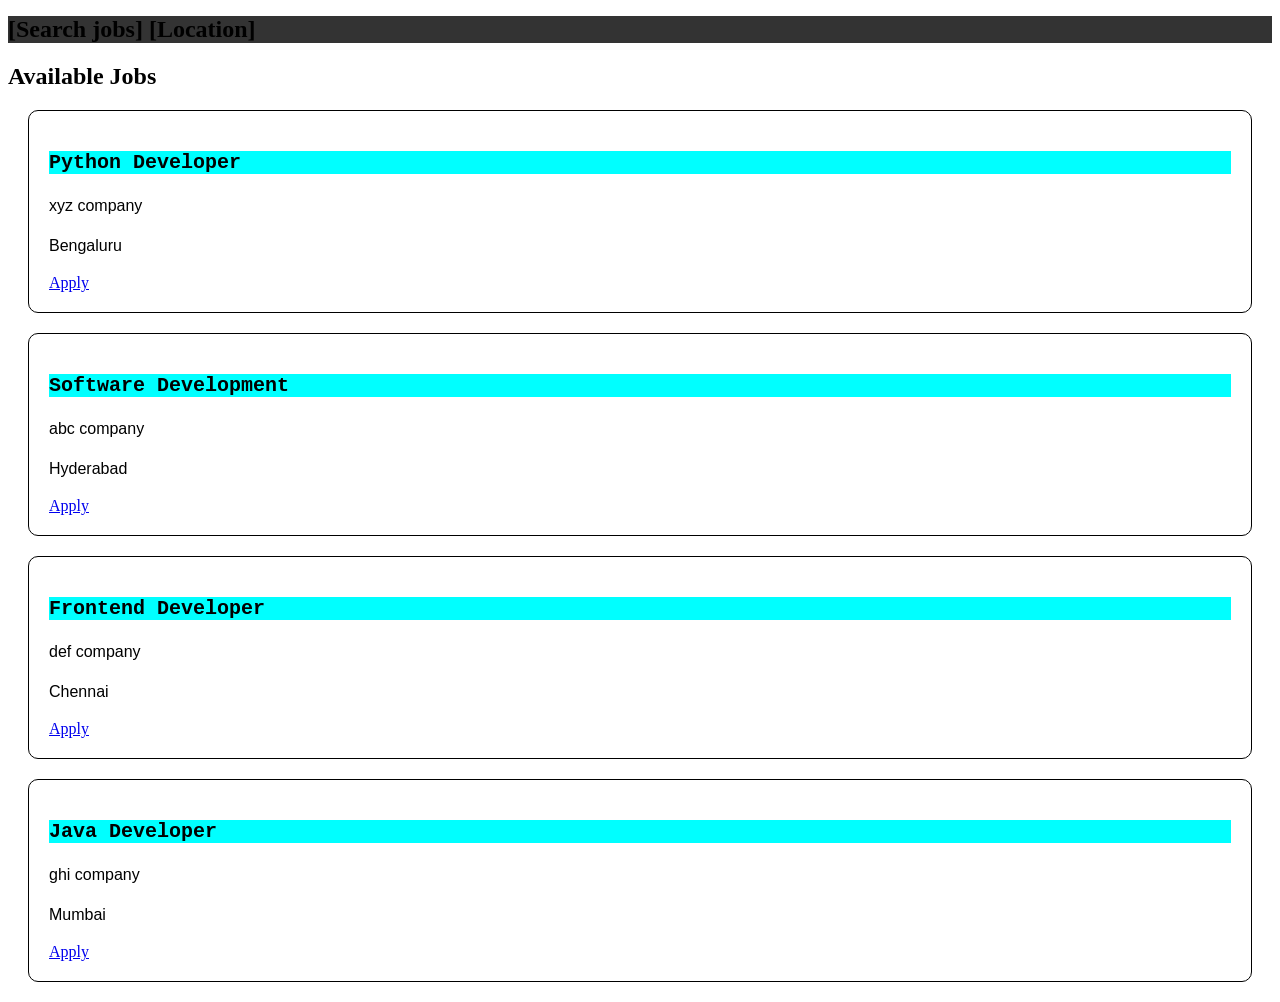
==== index.html @ f1ac31c1 "feat: initialize AI job portal" ====
<!DOCTYPE html>
<html lang="en">
<head>
    <meta charset="UTF-8">
    <meta name="viewport" content="width=device-width, initial-scale=1.0">
    <title>Job Portal</title>
    <link rel="stylesheet" href="style.css">        

</head>
<body>
    <h1>[Search jobs] [Location]</h1>

<h2>Available Jobs</h2>
<div class="job-card">
    <h3>Python Developer</h3>
    <p>xyz company</p>
    <p>Bengaluru</p>
    <a href="#">Apply</a>
</div>
<div class="job-card">
    <h3>Software Development</h3>
    <p>abc company</p>
    <p>Hyderabad</p>
    <a href="#">Apply</a>
</div>
<div class="job-card">
    <h3>Frontend Developer</h3>
    <p>def company</p>
    <p>Chennai</p>
<a href="#">Apply</a>
</div>
<div class="job-card">
    <h3>Java Developer</h3>
    <p>ghi company</p>
    <p>Mumbai</p>
    <a href="#">Apply</a>
</div>

    
</body>
</html>
---- style.css ----
.job-card{
    border: 1px solid black;
    padding: 20px;
    margin: 20px;
    border-radius: 10px;
}
p{
    font-size: 16px;
    line-height: 1.5;
    font-family: Arial, sans-serif;
}
h1{
    background: #333;
    font-size: 24px;
    font-family:'Times New Roman', Times, serif;
}
h3{
    background:aqua;
    font-size: 20px;
    font-family: 'Courier New', Courier, monospace;
}
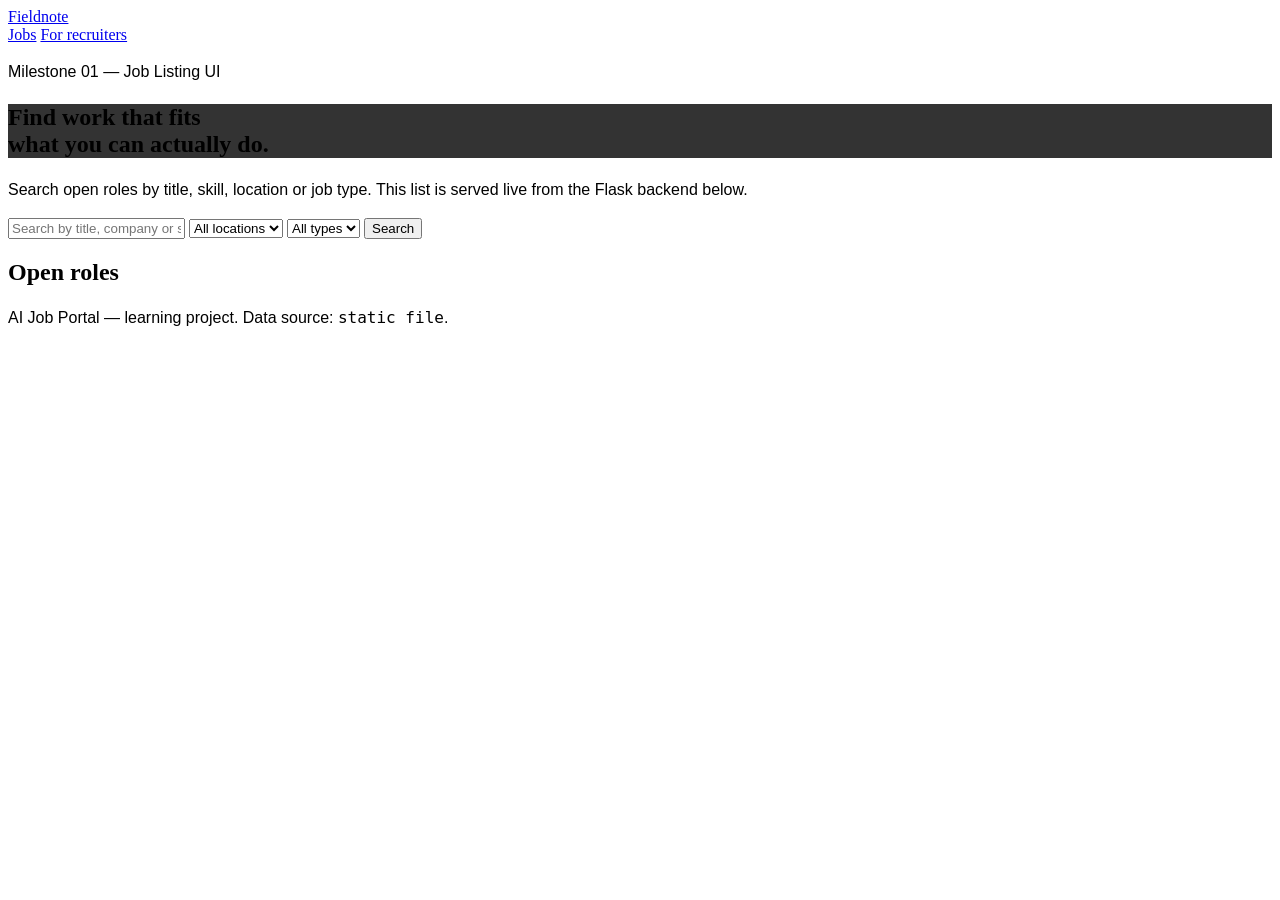
==== commit 7ca7cc13: "Revise HTML structure and update title and header" ====
--- a/index.html
+++ b/index.html
@@ -1,41 +1,74 @@
 <!DOCTYPE html>
 <html lang="en">
 <head>
-    <meta charset="UTF-8">
-    <meta name="viewport" content="width=device-width, initial-scale=1.0">
-    <title>Job Portal</title>
-    <link rel="stylesheet" href="style.css">        
-
+  <meta charset="UTF-8" />
+  <meta name="viewport" content="width=device-width, initial-scale=1.0" />
+  <title>Fieldnote — Job Portal</title>
+  <link rel="stylesheet" href="style.css" />
 </head>
 <body>
-    <h1>[Search jobs] [Location]</h1>
 
-<h2>Available Jobs</h2>
-<div class="job-card">
-    <h3>Python Developer</h3>
-    <p>xyz company</p>
-    <p>Bengaluru</p>
-    <a href="#">Apply</a>
-</div>
-<div class="job-card">
-    <h3>Software Development</h3>
-    <p>abc company</p>
-    <p>Hyderabad</p>
-    <a href="#">Apply</a>
-</div>
-<div class="job-card">
-    <h3>Frontend Developer</h3>
-    <p>def company</p>
-    <p>Chennai</p>
-<a href="#">Apply</a>
-</div>
-<div class="job-card">
-    <h3>Java Developer</h3>
-    <p>ghi company</p>
-    <p>Mumbai</p>
-    <a href="#">Apply</a>
-</div>
+  <!-- ===== Top navigation ===== -->
+  <header class="site-header">
+    <div class="container header-inner">
+      <a href="#" class="logo">Field<span>note</span></a>
+      <nav class="main-nav">
+        <a href="#jobs">Jobs</a>
+        <a href="#" class="nav-recruiter">For recruiters</a>
+      </nav>
+    </div>
+  </header>
 
-    
+  <!-- ===== Hero / search ===== -->
+  <section class="hero">
+    <div class="container">
+      <p class="eyebrow">Milestone 01 — Job Listing UI</p>
+      <h1>Find work that fits<br>what you can actually do.</h1>
+      <p class="hero-sub">
+        Search open roles by title, skill, location or job type.
+        This list is served live from the Flask backend below.
+      </p>
+
+      <form class="search-bar" id="search-form">
+        <input
+          type="text"
+          id="search-input"
+          placeholder="Search by title, company or skill…"
+          aria-label="Search jobs"
+        />
+        <select id="location-filter" aria-label="Filter by location">
+          <option value="">All locations</option>
+        </select>
+        <select id="type-filter" aria-label="Filter by job type">
+          <option value="">All types</option>
+        </select>
+        <button type="submit">Search</button>
+      </form>
+    </div>
+  </section>
+
+  <!-- ===== Job listings ===== -->
+  <main class="container" id="jobs">
+    <div class="listings-head">
+      <h2>Open roles</h2>
+      <p id="results-count" class="results-count"></p>
+    </div>
+
+    <div id="job-list" class="job-grid">
+      <!-- Job cards are injected here by script.js -->
+    </div>
+
+    <p id="empty-state" class="empty-state" hidden>
+      No roles match those filters yet. Try clearing the search.
+    </p>
+  </main>
+
+  <footer class="site-footer">
+    <div class="container">
+      <p>AI Job Portal — learning project. Data source: <code id="data-source">static file</code>.</p>
+    </div>
+  </footer>
+
+  <script src="script.js"></script>
 </body>
-</html>+</html>
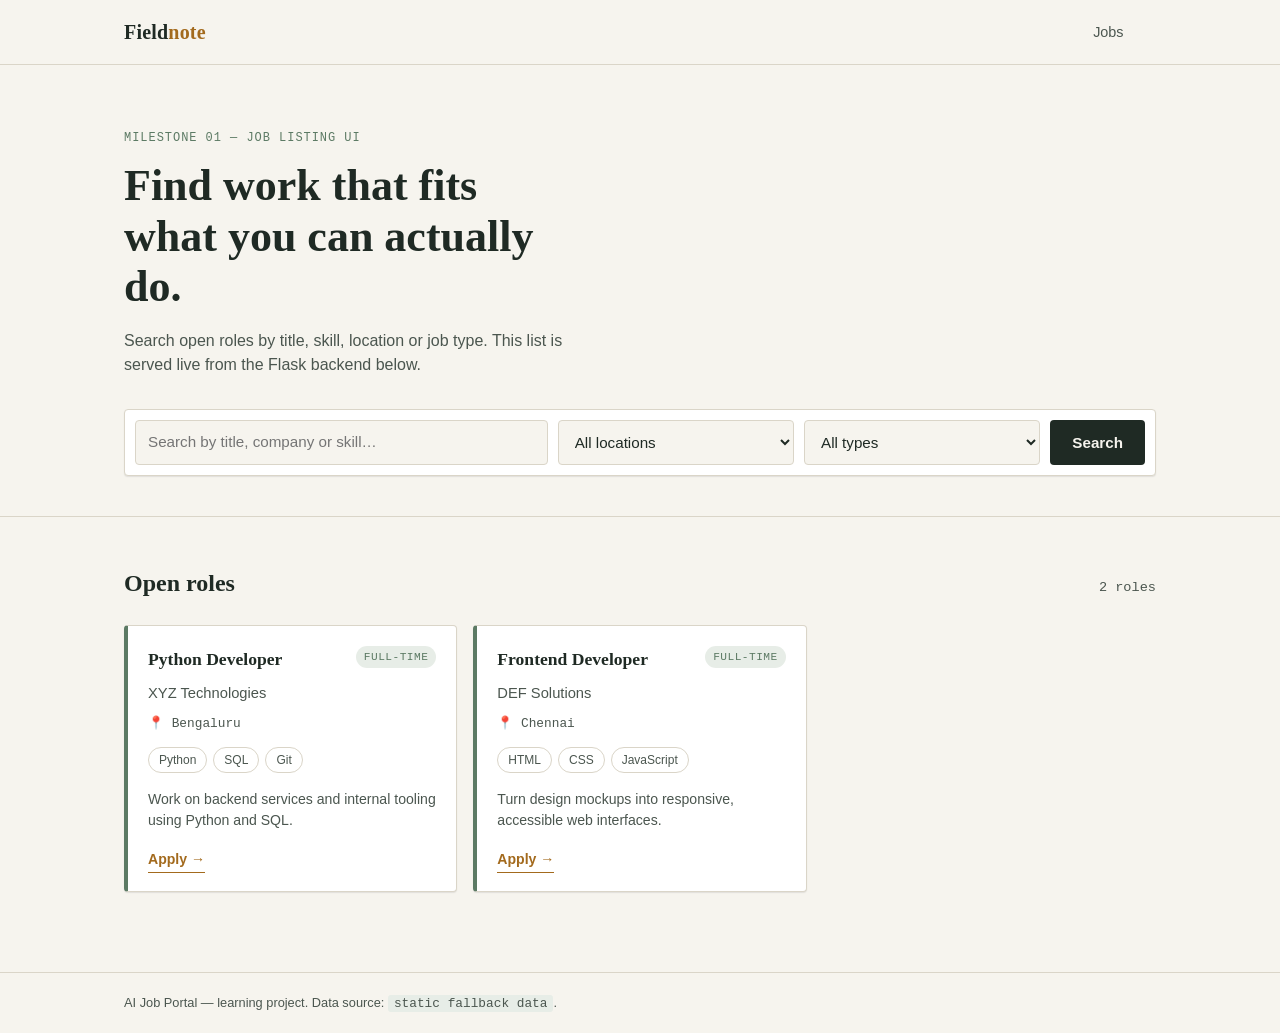
==== commit 35253860: "Include auth.js script in index.html Added authentication script to the HTML file." ====
--- a/index.html
+++ b/index.html
@@ -14,7 +14,7 @@
       <a href="#" class="logo">Field<span>note</span></a>
       <nav class="main-nav">
         <a href="#jobs">Jobs</a>
-        <a href="#" class="nav-recruiter">For recruiters</a>
+        <span id="nav-auth-slot" class="nav-auth"></span>
       </nav>
     </div>
   </header>
@@ -69,6 +69,7 @@
     </div>
   </footer>
 
+  <script src="auth.js"></script>
   <script src="script.js"></script>
 </body>
 </html>
--- a/style.css
+++ b/style.css
@@ -1,21 +1,503 @@
-.job-card{
-    border: 1px solid black;
-    padding: 20px;
-    margin: 20px;
-    border-radius: 10px;
-}
-p{
-    font-size: 16px;
-    line-height: 1.5;
-    font-family: Arial, sans-serif;
-}
-h1{
-    background: #333;
-    font-size: 24px;
-    font-family:'Times New Roman', Times, serif;
-}
-h3{
-    background:aqua;
-    font-size: 20px;
-    font-family: 'Courier New', Courier, monospace;
-}+/* =========================================================
+   Design tokens
+   Palette: warm paper background, deep forest ink text,
+   amber accent for action, muted sage for secondary tags.
+   Chosen for a "fieldnote / notebook" feel — deliberately
+   not the default cream+terracotta AI look.
+   ========================================================= */
+:root {
+  --paper:      #F6F4EE;
+  --paper-raised: #FFFFFF;
+  --ink:        #1F2A24;
+  --ink-soft:   #4B564F;
+  --line:       #DAD5C8;
+  --amber:      #C9862B;
+  --amber-dark: #A36A1D;
+  --sage:       #5C7A64;
+  --sage-light: #E7EDE7;
+  --danger:     #B4472F;
+
+  --font-display: Georgia, "Iowan Old Style", "Palatino Linotype", serif;
+  --font-body: -apple-system, BlinkMacSystemFont, "Segoe UI", Roboto, Helvetica, Arial, sans-serif;
+  --font-mono: "SFMono-Regular", Consolas, "Liberation Mono", Menlo, monospace;
+
+  --radius: 4px;
+  --shadow-card: 0 1px 2px rgba(31, 42, 36, 0.06), 0 1px 0 rgba(31, 42, 36, 0.04);
+}
+
+* { box-sizing: border-box; }
+
+html { scroll-behavior: smooth; }
+
+body {
+  margin: 0;
+  background: var(--paper);
+  color: var(--ink);
+  font-family: var(--font-body);
+  line-height: 1.5;
+  -webkit-font-smoothing: antialiased;
+}
+
+.container {
+  max-width: 1080px;
+  margin: 0 auto;
+  padding: 0 24px;
+}
+
+a { color: inherit; }
+
+/* =========================================================
+   Header
+   ========================================================= */
+.site-header {
+  border-bottom: 1px solid var(--line);
+  background: var(--paper);
+  position: sticky;
+  top: 0;
+  z-index: 10;
+}
+
+.header-inner {
+  display: flex;
+  align-items: center;
+  justify-content: space-between;
+  height: 64px;
+}
+
+.logo {
+  font-family: var(--font-display);
+  font-size: 1.25rem;
+  font-weight: 700;
+  text-decoration: none;
+  color: var(--ink);
+  letter-spacing: 0.01em;
+}
+
+.logo span { color: var(--amber-dark); }
+
+.main-nav a {
+  text-decoration: none;
+  font-size: 0.9rem;
+  color: var(--ink-soft);
+  margin-left: 28px;
+}
+
+.main-nav a:hover { color: var(--ink); }
+
+/* Auth state in the nav — same slot renders either
+   "Log in / Register" links or "Name · role  Log out". */
+.nav-auth {
+  display: inline-flex;
+  align-items: center;
+  gap: 14px;
+  margin-left: 28px;
+}
+
+.nav-auth a {
+  text-decoration: none;
+  font-size: 0.9rem;
+  color: var(--ink-soft);
+}
+
+.nav-auth a:hover { color: var(--ink); }
+
+.nav-auth .nav-register {
+  border: 1px solid var(--line);
+  border-radius: var(--radius);
+  padding: 8px 14px;
+  background: var(--paper-raised);
+}
+
+.nav-user {
+  font-family: var(--font-mono);
+  font-size: 0.8rem;
+  color: var(--ink-soft);
+}
+
+.nav-logout {
+  font: inherit;
+  font-size: 0.85rem;
+  background: none;
+  border: 1px solid var(--line);
+  border-radius: var(--radius);
+  padding: 7px 12px;
+  color: var(--ink);
+  cursor: pointer;
+}
+
+.nav-logout:hover {
+  border-color: var(--amber-dark);
+  color: var(--amber-dark);
+}
+
+/* =========================================================
+   Hero
+   ========================================================= */
+.hero {
+  padding: 64px 0 40px;
+  border-bottom: 1px solid var(--line);
+}
+
+.eyebrow {
+  font-family: var(--font-mono);
+  font-size: 0.75rem;
+  letter-spacing: 0.08em;
+  text-transform: uppercase;
+  color: var(--sage);
+  margin: 0 0 14px;
+}
+
+.hero h1 {
+  font-family: var(--font-display);
+  font-size: clamp(2rem, 4vw, 2.75rem);
+  line-height: 1.15;
+  margin: 0 0 16px;
+  max-width: 20ch;
+}
+
+.hero-sub {
+  color: var(--ink-soft);
+  max-width: 52ch;
+  margin: 0 0 32px;
+}
+
+/* Search bar */
+.search-bar {
+  display: flex;
+  flex-wrap: wrap;
+  gap: 10px;
+  background: var(--paper-raised);
+  border: 1px solid var(--line);
+  border-radius: var(--radius);
+  padding: 10px;
+  box-shadow: var(--shadow-card);
+}
+
+.search-bar input,
+.search-bar select {
+  font: inherit;
+  font-size: 0.95rem;
+  padding: 10px 12px;
+  border: 1px solid var(--line);
+  border-radius: var(--radius);
+  background: var(--paper);
+  color: var(--ink);
+}
+
+.search-bar input {
+  flex: 2 1 240px;
+}
+
+.search-bar select {
+  flex: 1 1 150px;
+}
+
+.search-bar button {
+  flex: 0 0 auto;
+  padding: 10px 22px;
+  background: var(--ink);
+  color: var(--paper);
+  border: none;
+  border-radius: var(--radius);
+  font-size: 0.95rem;
+  font-weight: 600;
+  cursor: pointer;
+  transition: background 0.15s ease;
+}
+
+.search-bar button:hover { background: var(--amber-dark); }
+
+/* =========================================================
+   Job listings
+   ========================================================= */
+main.container {
+  padding: 48px 24px 80px;
+}
+
+.listings-head {
+  display: flex;
+  align-items: baseline;
+  justify-content: space-between;
+  margin-bottom: 24px;
+  flex-wrap: wrap;
+  gap: 8px;
+}
+
+.listings-head h2 {
+  font-family: var(--font-display);
+  font-size: 1.5rem;
+  margin: 0;
+}
+
+.results-count {
+  font-family: var(--font-mono);
+  font-size: 0.85rem;
+  color: var(--ink-soft);
+  margin: 0;
+}
+
+.job-grid {
+  display: grid;
+  grid-template-columns: repeat(auto-fill, minmax(300px, 1fr));
+  gap: 16px;
+}
+
+/* Job card — index-card motif: a colored spine on the left
+   stands in for the "tab" of a filed notebook entry. */
+.job-card {
+  background: var(--paper-raised);
+  border: 1px solid var(--line);
+  border-left: 4px solid var(--sage);
+  border-radius: var(--radius);
+  padding: 20px 20px 18px;
+  box-shadow: var(--shadow-card);
+  display: flex;
+  flex-direction: column;
+  gap: 10px;
+}
+
+.job-card[data-type="Internship"]  { border-left-color: var(--amber); }
+.job-card[data-type="Part-time"]   { border-left-color: #7C6BA6; }
+
+.job-card-top {
+  display: flex;
+  justify-content: space-between;
+  align-items: flex-start;
+  gap: 8px;
+}
+
+.job-title {
+  font-family: var(--font-display);
+  font-size: 1.1rem;
+  margin: 0;
+}
+
+.job-type-tag {
+  font-family: var(--font-mono);
+  font-size: 0.7rem;
+  text-transform: uppercase;
+  letter-spacing: 0.04em;
+  color: var(--sage);
+  background: var(--sage-light);
+  padding: 3px 8px;
+  border-radius: 999px;
+  white-space: nowrap;
+}
+
+.job-company {
+  color: var(--ink-soft);
+  font-size: 0.92rem;
+  margin: 0;
+}
+
+.job-location {
+  font-family: var(--font-mono);
+  font-size: 0.8rem;
+  color: var(--ink-soft);
+  margin: 0;
+}
+
+.job-location::before {
+  content: "📍 ";
+}
+
+.job-skills {
+  display: flex;
+  flex-wrap: wrap;
+  gap: 6px;
+  margin: 4px 0 6px;
+  padding: 0;
+  list-style: none;
+}
+
+.job-skills li {
+  font-size: 0.75rem;
+  border: 1px solid var(--line);
+  border-radius: 999px;
+  padding: 3px 10px;
+  color: var(--ink-soft);
+}
+
+.job-desc {
+  font-size: 0.88rem;
+  color: var(--ink-soft);
+  margin: 0;
+  flex-grow: 1;
+}
+
+.apply-link {
+  align-self: flex-start;
+  margin-top: 8px;
+  text-decoration: none;
+  font-weight: 600;
+  font-size: 0.88rem;
+  color: var(--amber-dark);
+  border-bottom: 1px solid var(--amber-dark);
+  padding-bottom: 1px;
+}
+
+.apply-link:hover { color: var(--danger); border-color: var(--danger); }
+
+.empty-state {
+  text-align: center;
+  color: var(--ink-soft);
+  padding: 48px 0;
+  font-family: var(--font-mono);
+  font-size: 0.9rem;
+}
+
+/* =========================================================
+   Auth pages (login / register)
+   ========================================================= */
+.auth-page {
+  display: flex;
+  justify-content: center;
+  padding: 56px 24px 96px;
+}
+
+.auth-card {
+  width: 100%;
+  max-width: 420px;
+  background: var(--paper-raised);
+  border: 1px solid var(--line);
+  border-radius: var(--radius);
+  padding: 32px;
+  box-shadow: var(--shadow-card);
+}
+
+.auth-title {
+  font-family: var(--font-display);
+  font-size: 1.6rem;
+  margin: 0 0 10px;
+}
+
+.auth-sub {
+  color: var(--ink-soft);
+  font-size: 0.88rem;
+  margin: 0 0 24px;
+  line-height: 1.6;
+}
+
+.auth-sub code {
+  font-family: var(--font-mono);
+  background: var(--sage-light);
+  padding: 1px 5px;
+  border-radius: 3px;
+}
+
+.auth-form {
+  display: flex;
+  flex-direction: column;
+  gap: 6px;
+}
+
+.auth-form label {
+  font-size: 0.82rem;
+  font-weight: 600;
+  color: var(--ink);
+  margin-top: 12px;
+}
+
+.auth-form label:first-child { margin-top: 0; }
+
+.auth-form input,
+.auth-form select {
+  font: inherit;
+  font-size: 0.95rem;
+  padding: 10px 12px;
+  border: 1px solid var(--line);
+  border-radius: var(--radius);
+  background: var(--paper);
+  color: var(--ink);
+}
+
+.field-hint {
+  font-size: 0.75rem;
+  color: var(--ink-soft);
+  margin: 2px 0 0;
+}
+
+.form-error {
+  font-size: 0.85rem;
+  color: var(--danger);
+  background: #F6E7E2;
+  border: 1px solid #E7C3B6;
+  border-radius: var(--radius);
+  padding: 8px 12px;
+  margin: 14px 0 0;
+}
+
+.auth-form button {
+  margin-top: 20px;
+  padding: 12px;
+  background: var(--ink);
+  color: var(--paper);
+  border: none;
+  border-radius: var(--radius);
+  font-size: 0.95rem;
+  font-weight: 600;
+  cursor: pointer;
+  transition: background 0.15s ease;
+}
+
+.auth-form button:hover { background: var(--amber-dark); }
+
+.auth-switch {
+  margin: 20px 0 0;
+  font-size: 0.85rem;
+  color: var(--ink-soft);
+  text-align: center;
+}
+
+.auth-switch a {
+  color: var(--amber-dark);
+  font-weight: 600;
+  text-decoration: none;
+}
+
+/* =========================================================
+   Footer
+   ========================================================= */
+.site-footer {
+  border-top: 1px solid var(--line);
+  padding: 20px 0;
+}
+
+.site-footer p {
+  font-size: 0.8rem;
+  color: var(--ink-soft);
+  margin: 0;
+}
+
+.site-footer code {
+  font-family: var(--font-mono);
+  background: var(--sage-light);
+  padding: 1px 6px;
+  border-radius: 3px;
+}
+
+/* =========================================================
+   Responsive
+   ========================================================= */
+@media (max-width: 640px) {
+  .header-inner { height: 56px; }
+  .hero { padding: 40px 0 32px; }
+  .search-bar { flex-direction: column; }
+  .search-bar select,
+  .search-bar input,
+  .search-bar button { flex: 1 1 auto; width: 100%; }
+}
+
+/* Respect reduced-motion preference */
+@media (prefers-reduced-motion: reduce) {
+  html { scroll-behavior: auto; }
+}
+
+/* Visible keyboard focus */
+a:focus-visible,
+button:focus-visible,
+input:focus-visible,
+select:focus-visible {
+  outline: 2px solid var(--amber-dark);
+  outline-offset: 2px;
+}
